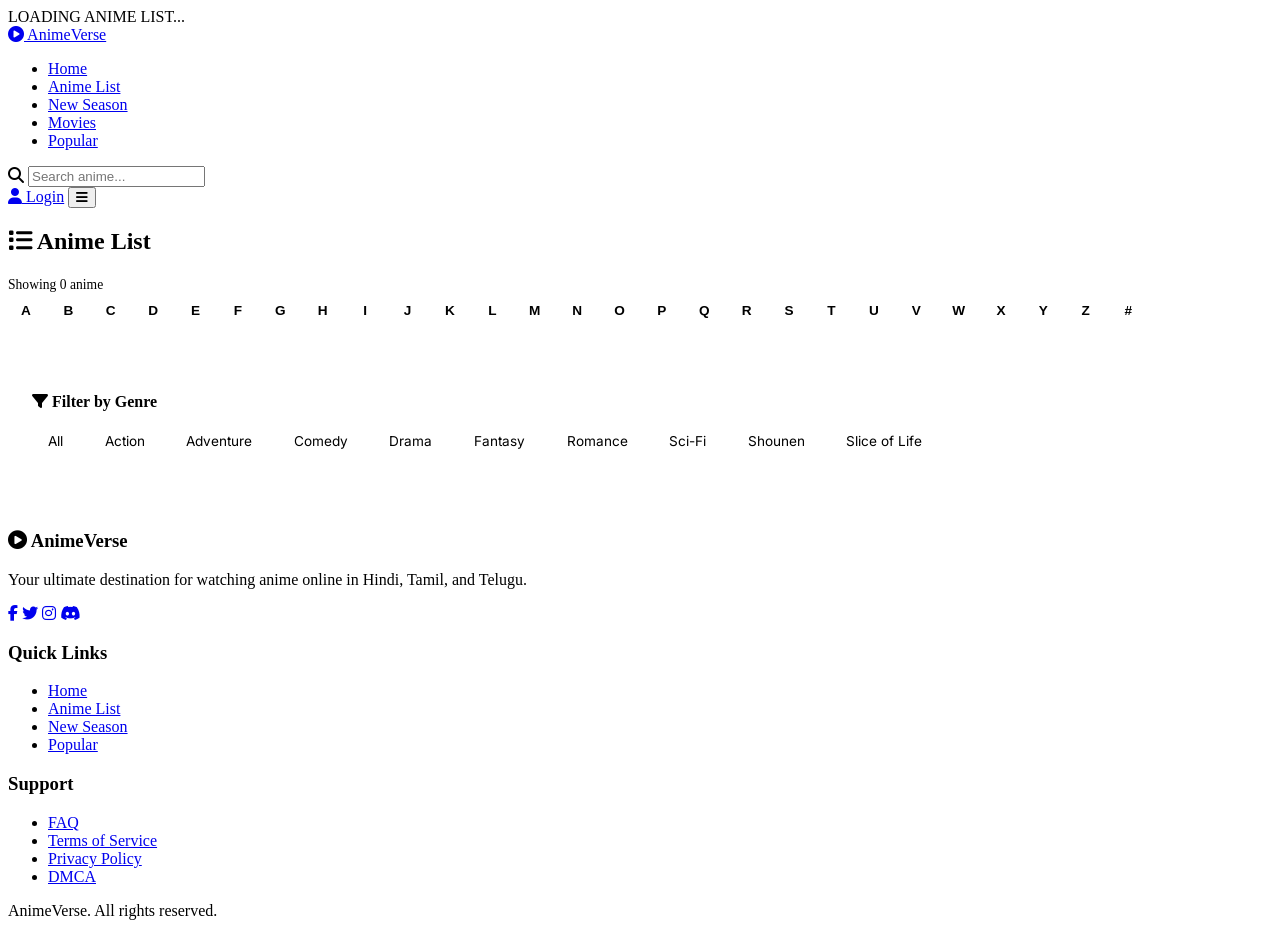
==== anime-list.html @ fbe74fef "Add files via upload" ====
<!DOCTYPE html>
<html lang="en">
<head>
    <meta charset="UTF-8">
    <meta name="viewport" content="width=device-width, initial-scale=1.0">
    <title>Anime List - AnimeVerse</title>
    <link href="https://fonts.googleapis.com/css2?family=Outfit:wght@300;400;500;600;700;800&family=Inter:wght@300;400;500;600&display=swap" rel="stylesheet">
    <link rel="stylesheet" href="https://cdnjs.cloudflare.com/ajax/libs/font-awesome/6.4.0/css/all.min.css">
    <link rel="stylesheet" href="../css/style.css">
    <style>
        .filter-section {
            background: var(--bg-card);
            border-radius: 16px;
            padding: 1.5rem;
            border: 1px solid var(--border);
            margin-bottom: 2rem;
        }

        .filter-section h3 {
            font-size: 1rem;
            margin-bottom: 1rem;
            color: var(--text-muted);
        }

        .filter-list {
            display: flex;
            flex-wrap: wrap;
            gap: 0.6rem;
        }

        .filter-btn {
            padding: 0.4rem 1rem;
            border-radius: 50px;
            background: var(--bg-hover);
            border: 1px solid var(--border);
            color: var(--text);
            cursor: pointer;
            font-size: 0.85rem;
            transition: all 0.3s;
            font-family: 'Inter', sans-serif;
        }

        .filter-btn:hover, .filter-btn.active {
            background: var(--primary);
            border-color: var(--primary);
        }

        .alphabet-filter {
            display: flex;
            flex-wrap: wrap;
            gap: 0.4rem;
            margin-bottom: 1.5rem;
        }

        .alphabet-btn {
            width: 36px;
            height: 36px;
            display: flex;
            align-items: center;
            justify-content: center;
            border-radius: 8px;
            background: var(--bg-hover);
            border: 1px solid var(--border);
            color: var(--text);
            cursor: pointer;
            font-size: 0.85rem;
            font-weight: 600;
            transition: all 0.3s;
        }

        .alphabet-btn:hover, .alphabet-btn.active {
            background: var(--primary);
            border-color: var(--primary);
        }

        .pagination {
            display: flex;
            justify-content: center;
            gap: 0.5rem;
            margin-top: 2rem;
        }

        .page-btn {
            width: 40px;
            height: 40px;
            display: flex;
            align-items: center;
            justify-content: center;
            border-radius: 10px;
            background: var(--bg-hover);
            border: 1px solid var(--border);
            color: var(--text);
            cursor: pointer;
            font-size: 0.85rem;
            font-weight: 600;
            transition: all 0.3s;
            text-decoration: none;
        }

        .page-btn:hover, .page-btn.active {
            background: var(--primary);
            border-color: var(--primary);
        }

        .page-btn i {
            font-size: 0.75rem;
        }
    </style>
</head>
<body>
    <!-- Page Loader -->
    <div class="page-loader" id="pageLoader">
        <div class="loader-ring"></div>
        <div class="loader-text">LOADING ANIME LIST...</div>
    </div>

    <!-- Header -->
    <header>
        <div class="header-container">
            <a href="../index.html" class="logo"><i class="fas fa-play-circle"></i> AnimeVerse</a>
            <nav>
                <ul>
                    <li><a href="../index.html">Home</a></li>
                    <li><a href="anime-list.html" class="active">Anime List</a></li>
                    <li><a href="new-season.html">New Season</a></li>
                    <li><a href="movies.html">Movies</a></li>
                    <li><a href="popular.html">Popular</a></li>
                </ul>
            </nav>
            <div class="header-actions">
                <div class="search-box">
                    <i class="fas fa-search"></i>
                    <input type="text" id="searchInput" placeholder="Search anime...">
                </div>
                <a href="#" class="btn btn-primary"><i class="fas fa-user"></i> Login</a>
                <button class="mobile-menu-btn"><i class="fas fa-bars"></i></button>
            </div>
        </div>
    </header>

    <!-- Main Content -->
    <main>
        <div class="section-header">
            <h2><i class="fas fa-list"></i> Anime List</h2>
            <span style="color: var(--text-muted); font-size: 0.85rem;">Showing <span id="showingCount">0</span> anime</span>
        </div>

        <!-- Alphabet Filter -->
        <div class="alphabet-filter" id="alphabetFilter"></div>

        <!-- Genre Filter -->
        <div class="filter-section">
            <h3><i class="fas fa-filter"></i> Filter by Genre</h3>
            <div class="filter-list">
                <button class="filter-btn active" onclick="filterByGenre(this, 'all')">All</button>
                <button class="filter-btn" onclick="filterByGenre(this, 'action')">Action</button>
                <button class="filter-btn" onclick="filterByGenre(this, 'adventure')">Adventure</button>
                <button class="filter-btn" onclick="filterByGenre(this, 'comedy')">Comedy</button>
                <button class="filter-btn" onclick="filterByGenre(this, 'drama')">Drama</button>
                <button class="filter-btn" onclick="filterByGenre(this, 'fantasy')">Fantasy</button>
                <button class="filter-btn" onclick="filterByGenre(this, 'romance')">Romance</button>
                <button class="filter-btn" onclick="filterByGenre(this, 'sci-fi')">Sci-Fi</button>
                <button class="filter-btn" onclick="filterByGenre(this, 'shounen')">Shounen</button>
                <button class="filter-btn" onclick="filterByGenre(this, 'slice-of-life')">Slice of Life</button>
            </div>
        </div>

        <!-- Anime Grid -->
        <div class="anime-grid" id="animeListGrid"></div>

        <!-- Pagination -->
        <div class="pagination" id="pagination"></div>
    </main>

    <!-- Footer -->
    <footer>
        <div class="footer-content">
            <div class="footer-section">
                <h3><i class="fas fa-play-circle" style="color:var(--primary);"></i> AnimeVerse</h3>
                <p>Your ultimate destination for watching anime online in Hindi, Tamil, and Telugu.</p>
                <div class="social-links">
                    <a href="#"><i class="fab fa-facebook-f"></i></a>
                    <a href="#"><i class="fab fa-twitter"></i></a>
                    <a href="#"><i class="fab fa-instagram"></i></a>
                    <a href="#"><i class="fab fa-discord"></i></a>
                </div>
            </div>
            <div class="footer-section">
                <h3>Quick Links</h3>
                <ul>
                    <li><a href="../index.html">Home</a></li>
                    <li><a href="anime-list.html">Anime List</a></li>
                    <li><a href="new-season.html">New Season</a></li>
                    <li><a href="popular.html">Popular</a></li>
                </ul>
            </div>
            <div class="footer-section">
                <h3>Support</h3>
                <ul>
                    <li><a href="#">FAQ</a></li>
                    <li><a href="#">Terms of Service</a></li>
                    <li><a href="#">Privacy Policy</a></li>
                    <li><a href="#">DMCA</a></li>
                </ul>
            </div>
        </div>
        <div class="footer-bottom">
            <p> AnimeVerse. All rights reserved.</p>
        </div>
    </footer>

    <script src="../js/main.js"></script>
    <script>
        // Generate alphabet buttons
        const alphabet = 'ABCDEFGHIJKLMNOPQRSTUVWXYZ#'.split('');
        const alphabetFilter = document.getElementById('alphabetFilter');
        alphabetFilter.innerHTML = alphabet.map(letter => 
            `<button class="alphabet-btn ${letter === 'A' ? 'active' : ''}" onclick="filterByLetter(this, '${letter}')">${letter}</button>`
        ).join('');

        // Combine all anime
        const allAnime = [...animeDB.latest, ...animeDB.popular, ...animeDB.newSeason];

        // Remove duplicates by ID
        const uniqueAnime = allAnime.filter((v, i, a) => a.findIndex(t => t.id === v.id) === i);

        let currentFilter = 'all';
        let currentLetter = 'A';
        let currentPage = 1;
        const itemsPerPage = 18;

        function renderAnimeList() {
            let filtered = uniqueAnime;

            // Filter by letter
            if (currentLetter !== '#') {
                filtered = filtered.filter(a => a.title.toUpperCase().startsWith(currentLetter));
            } else {
                filtered = filtered.filter(a => !/^[A-Z]/.test(a.title.toUpperCase()));
            }

            // Filter by search
            const searchTerm = document.getElementById('searchInput').value.toLowerCase();
            if (searchTerm) {
                filtered = filtered.filter(a => a.title.toLowerCase().includes(searchTerm));
            }

            document.getElementById('showingCount').textContent = filtered.length;

            // Pagination
            const totalPages = Math.ceil(filtered.length / itemsPerPage);
            const start = (currentPage - 1) * itemsPerPage;
            const paginated = filtered.slice(start, start + itemsPerPage);

            // Render
            const grid = document.getElementById('animeListGrid');
            grid.innerHTML = paginated.map(anime => `
                <a href="watch.html?id=${anime.id}" class="anime-card">
                    <div class="anime-image">
                        <img src="${anime.image}" alt="${anime.title}" loading="lazy" onload="this.classList.add('loaded')"
                             onerror="this.src='https://via.placeholder.com/300x450/1a1a2e/8b5cf6?text=${encodeURIComponent(anime.title.substring(0,15))}'">
                        <div class="img-placeholder"><i class="fas fa-image"></i></div>
                        <span class="anime-badge season">${anime.season}</span>
                        <span class="anime-badge ep-count">${anime.totalEps} EP</span>
                        <div class="play-overlay">
                            <div class="play-btn"><i class="fas fa-play"></i></div>
                        </div>
                    </div>
                    <div class="anime-info">
                        <h3>${anime.title}</h3>
                        <div class="anime-meta">
                            <span><i class="fas fa-tv"></i> ${anime.ep}</span>
                            <span><i class="fas fa-star"></i> HD</span>
                        </div>
                    </div>
                </a>
            `).join('');

            // Render pagination
            renderPagination(totalPages);
        }

        function renderPagination(totalPages) {
            if (totalPages <= 1) {
                document.getElementById('pagination').innerHTML = '';
                return;
            }

            let html = '';

            // Prev
            if (currentPage > 1) {
                html += `<button class="page-btn" onclick="goToPage(${currentPage - 1})"><i class="fas fa-chevron-left"></i></button>`;
            }

            // Pages
            for (let i = 1; i <= totalPages; i++) {
                if (i === 1 || i === totalPages || (i >= currentPage - 1 && i <= currentPage + 1)) {
                    html += `<button class="page-btn ${i === currentPage ? 'active' : ''}" onclick="goToPage(${i})">${i}</button>`;
                } else if (i === currentPage - 2 || i === currentPage + 2) {
                    html += `<span style="color: var(--text-muted); padding: 0.5rem;">...</span>`;
                }
            }

            // Next
            if (currentPage < totalPages) {
                html += `<button class="page-btn" onclick="goToPage(${currentPage + 1})"><i class="fas fa-chevron-right"></i></button>`;
            }

            document.getElementById('pagination').innerHTML = html;
        }

        function goToPage(page) {
            currentPage = page;
            renderAnimeList();
            window.scrollTo({ top: 0, behavior: 'smooth' });
        }

        function filterByLetter(btn, letter) {
            document.querySelectorAll('.alphabet-btn').forEach(b => b.classList.remove('active'));
            btn.classList.add('active');
            currentLetter = letter;
            currentPage = 1;
            renderAnimeList();
        }

        function filterByGenre(btn, genre) {
            document.querySelectorAll('.filter-btn').forEach(b => b.classList.remove('active'));
            btn.classList.add('active');
            currentFilter = genre;
            // In real implementation, filter by genre
            currentPage = 1;
            renderAnimeList();
        }

        // Search
        document.getElementById('searchInput').addEventListener('input', function() {
            currentPage = 1;
            renderAnimeList();
        });

        // Init
        renderAnimeList();
        initHeader();
        hideLoader();
    </script>
</body>
</html>
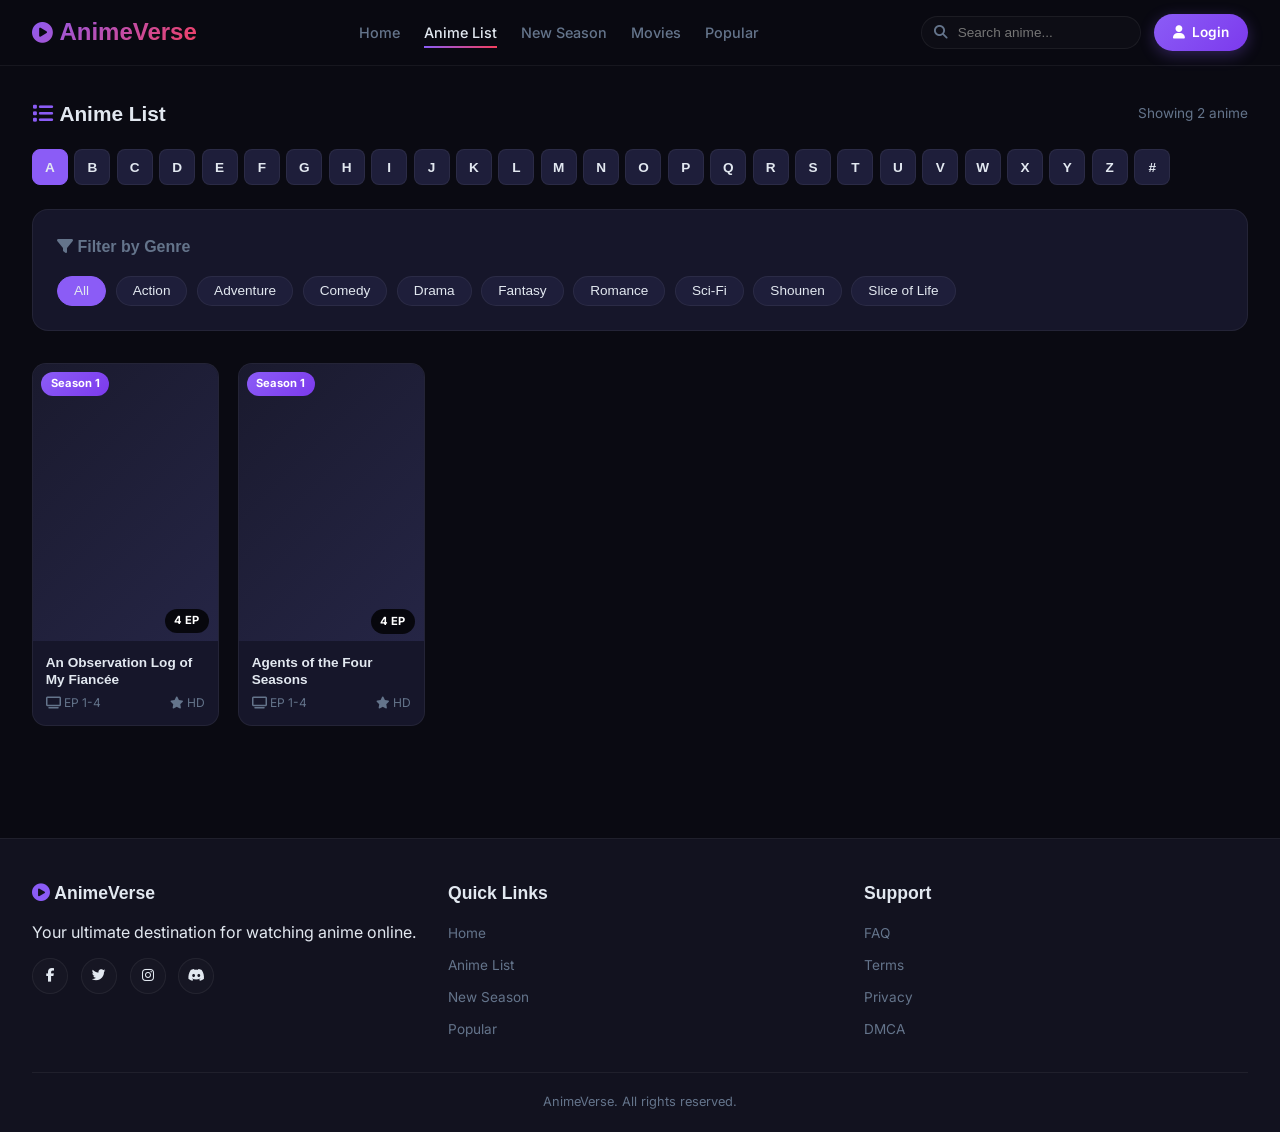
==== commit b8a1e390: "Add files via upload" ====
--- a/anime-list.html
+++ b/anime-list.html
@@ -6,121 +6,374 @@
     <title>Anime List - AnimeVerse</title>
     <link href="https://fonts.googleapis.com/css2?family=Outfit:wght@300;400;500;600;700;800&family=Inter:wght@300;400;500;600&display=swap" rel="stylesheet">
     <link rel="stylesheet" href="https://cdnjs.cloudflare.com/ajax/libs/font-awesome/6.4.0/css/all.min.css">
-    <link rel="stylesheet" href="../css/style.css">
     <style>
-        .filter-section {
-            background: var(--bg-card);
-            border-radius: 16px;
-            padding: 1.5rem;
-            border: 1px solid var(--border);
-            margin-bottom: 2rem;
-        }
-
-        .filter-section h3 {
-            font-size: 1rem;
-            margin-bottom: 1rem;
-            color: var(--text-muted);
-        }
-
-        .filter-list {
-            display: flex;
-            flex-wrap: wrap;
-            gap: 0.6rem;
-        }
-
-        .filter-btn {
-            padding: 0.4rem 1rem;
-            border-radius: 50px;
-            background: var(--bg-hover);
-            border: 1px solid var(--border);
-            color: var(--text);
-            cursor: pointer;
-            font-size: 0.85rem;
-            transition: all 0.3s;
-            font-family: 'Inter', sans-serif;
-        }
-
-        .filter-btn:hover, .filter-btn.active {
-            background: var(--primary);
-            border-color: var(--primary);
-        }
-
-        .alphabet-filter {
-            display: flex;
-            flex-wrap: wrap;
-            gap: 0.4rem;
-            margin-bottom: 1.5rem;
-        }
-
-        .alphabet-btn {
-            width: 36px;
-            height: 36px;
-            display: flex;
-            align-items: center;
-            justify-content: center;
-            border-radius: 8px;
-            background: var(--bg-hover);
-            border: 1px solid var(--border);
-            color: var(--text);
-            cursor: pointer;
-            font-size: 0.85rem;
-            font-weight: 600;
-            transition: all 0.3s;
-        }
-
-        .alphabet-btn:hover, .alphabet-btn.active {
-            background: var(--primary);
-            border-color: var(--primary);
-        }
-
-        .pagination {
-            display: flex;
-            justify-content: center;
-            gap: 0.5rem;
-            margin-top: 2rem;
-        }
-
-        .page-btn {
-            width: 40px;
-            height: 40px;
-            display: flex;
-            align-items: center;
-            justify-content: center;
-            border-radius: 10px;
-            background: var(--bg-hover);
-            border: 1px solid var(--border);
-            color: var(--text);
-            cursor: pointer;
-            font-size: 0.85rem;
-            font-weight: 600;
-            transition: all 0.3s;
-            text-decoration: none;
-        }
-
-        .page-btn:hover, .page-btn.active {
-            background: var(--primary);
-            border-color: var(--primary);
-        }
-
-        .page-btn i {
-            font-size: 0.75rem;
-        }
+    :root {
+        --primary: #8b5cf6;
+        --primary-dark: #7c3aed;
+        --accent: #f43f5e;
+        --bg: #0a0a12;
+        --bg-light: #12121f;
+        --bg-card: #16162a;
+        --bg-hover: #1e1e3a;
+        --text: #e2e8f0;
+        --text-muted: #64748b;
+        --border: rgba(255,255,255,0.06);
+        --glass: rgba(255,255,255,0.02);
+    }
+    * { margin: 0; padding: 0; box-sizing: border-box; }
+    body {
+        font-family: 'Inter', -apple-system, BlinkMacSystemFont, 'Segoe UI', sans-serif;
+        background: var(--bg);
+        color: var(--text);
+        overflow-x: hidden;
+        line-height: 1.6;
+    }
+    h1, h2, h3, h4, .logo { font-family: 'Outfit', -apple-system, sans-serif; }
+    ::-webkit-scrollbar { width: 6px; }
+    ::-webkit-scrollbar-track { background: var(--bg); }
+    ::-webkit-scrollbar-thumb { background: var(--primary); border-radius: 3px; }
+
+    .page-loader {
+        position: fixed; inset: 0; z-index: 99999;
+        background: var(--bg);
+        display: flex; flex-direction: column;
+        align-items: center; justify-content: center;
+        transition: opacity 0.5s, visibility 0.5s;
+    }
+    .page-loader.hidden { opacity: 0; visibility: hidden; }
+    .loader-ring {
+        width: 50px; height: 50px;
+        border: 3px solid var(--bg-hover);
+        border-top-color: var(--primary);
+        border-radius: 50%;
+        animation: spin 1s linear infinite;
+    }
+    .loader-text {
+        margin-top: 1rem; color: var(--text-muted);
+        font-size: 0.85rem; letter-spacing: 2px;
+    }
+    @keyframes spin { to { transform: rotate(360deg); } }
+
+    header {
+        position: fixed; top: 0; width: 100%; z-index: 1000;
+        background: rgba(10, 10, 18, 0.95);
+        backdrop-filter: blur(20px);
+        border-bottom: 1px solid var(--border);
+    }
+    .header-container {
+        max-width: 1400px; margin: 0 auto; padding: 0 2rem;
+        display: flex; align-items: center; justify-content: space-between;
+        height: 65px;
+    }
+    .logo {
+        font-size: 1.5rem; font-weight: 800;
+        background: linear-gradient(135deg, var(--primary), var(--accent));
+        -webkit-background-clip: text; -webkit-text-fill-color: transparent;
+        display: flex; align-items: center; gap: 0.4rem; cursor: pointer;
+        text-decoration: none;
+    }
+    .logo i { font-size: 1.3rem; }
+    nav ul { display: flex; list-style: none; gap: 1.5rem; }
+    nav a {
+        color: var(--text-muted); text-decoration: none;
+        font-weight: 500; font-size: 0.9rem; transition: all 0.3s;
+        position: relative; padding: 0.3rem 0;
+    }
+    nav a:hover, nav a.active { color: var(--text); }
+    nav a::after {
+        content: ''; position: absolute; bottom: -2px; left: 0;
+        width: 0; height: 2px;
+        background: linear-gradient(90deg, var(--primary), var(--accent));
+        transition: width 0.3s;
+    }
+    nav a:hover::after, nav a.active::after { width: 100%; }
+
+    .header-actions { display: flex; align-items: center; gap: 0.8rem; }
+    .search-box { position: relative; }
+    .search-box input {
+        background: var(--glass); border: 1px solid var(--border);
+        border-radius: 50px; padding: 0.5rem 1rem 0.5rem 2.2rem;
+        color: var(--text); width: 220px; outline: none;
+        transition: all 0.3s; font-size: 0.85rem;
+    }
+    .search-box input:focus {
+        border-color: var(--primary); width: 280px; background: var(--bg-card);
+    }
+    .search-box i { position: absolute; left: 0.8rem; top: 50%; transform: translateY(-50%); color: var(--text-muted); font-size: 0.85rem; }
+
+    .btn {
+        padding: 0.5rem 1.2rem; border-radius: 50px; border: none;
+        cursor: pointer; font-weight: 600; font-size: 0.85rem;
+        transition: all 0.3s;
+        text-decoration: none; display: inline-flex; align-items: center; gap: 0.4rem;
+    }
+    .btn-primary {
+        background: linear-gradient(135deg, var(--primary), var(--primary-dark));
+        color: white; box-shadow: 0 4px 15px rgba(139, 92, 246, 0.3);
+    }
+    .btn-primary:hover { transform: translateY(-2px); box-shadow: 0 6px 20px rgba(139, 92, 246, 0.4); }
+    .btn-outline { background: transparent; border: 1px solid var(--border); color: var(--text); }
+    .btn-outline:hover { border-color: var(--primary); color: var(--primary); }
+
+    .mobile-menu-btn {
+        display: none; background: none; border: none;
+        color: var(--text); font-size: 1.3rem; cursor: pointer;
+    }
+
+    main { margin-top: 65px; padding: 2rem; max-width: 1400px; margin-left: auto; margin-right: auto; }
+
+    .section-header {
+        display: flex; justify-content: space-between; align-items: center;
+        margin-bottom: 1.2rem;
+    }
+    .section-header h2 {
+        font-size: 1.3rem; font-weight: 700;
+        display: flex; align-items: center; gap: 0.4rem;
+    }
+    .section-header h2 i { color: var(--primary); }
+
+    .alphabet-filter {
+        display: flex;
+        flex-wrap: wrap;
+        gap: 0.4rem;
+        margin-bottom: 1.5rem;
+    }
+    .alphabet-btn {
+        width: 36px; height: 36px;
+        display: flex; align-items: center; justify-content: center;
+        border-radius: 8px;
+        background: var(--bg-hover);
+        border: 1px solid var(--border);
+        color: var(--text);
+        cursor: pointer;
+        font-size: 0.85rem;
+        font-weight: 600;
+        transition: all 0.3s;
+    }
+    .alphabet-btn:hover, .alphabet-btn.active {
+        background: var(--primary);
+        border-color: var(--primary);
+    }
+
+    .filter-section {
+        background: var(--bg-card);
+        border-radius: 16px;
+        padding: 1.5rem;
+        border: 1px solid var(--border);
+        margin-bottom: 2rem;
+    }
+    .filter-section h3 {
+        font-size: 1rem;
+        margin-bottom: 1rem;
+        color: var(--text-muted);
+    }
+    .filter-list {
+        display: flex;
+        flex-wrap: wrap;
+        gap: 0.6rem;
+    }
+    .filter-btn {
+        padding: 0.4rem 1rem;
+        border-radius: 50px;
+        background: var(--bg-hover);
+        border: 1px solid var(--border);
+        color: var(--text);
+        cursor: pointer;
+        font-size: 0.85rem;
+        transition: all 0.3s;
+    }
+    .filter-btn:hover, .filter-btn.active {
+        background: var(--primary);
+        border-color: var(--primary);
+    }
+
+    .anime-grid {
+        display: grid;
+        grid-template-columns: repeat(auto-fill, minmax(180px, 1fr));
+        gap: 1.2rem;
+    }
+    .anime-card {
+        position: relative;
+        border-radius: 14px;
+        overflow: hidden;
+        background: var(--bg-card);
+        border: 1px solid var(--border);
+        transition: all 0.4s;
+        cursor: pointer;
+        text-decoration: none;
+        display: block;
+    }
+    .anime-card:hover {
+        transform: translateY(-6px);
+        border-color: var(--primary);
+        box-shadow: 0 15px 30px rgba(0,0,0,0.3);
+    }
+    .anime-image {
+        position: relative;
+        aspect-ratio: 2/3;
+        overflow: hidden;
+        background: linear-gradient(135deg, #1a1a2e, #252545);
+    }
+    .anime-image img {
+        width: 100%;
+        height: 100%;
+        object-fit: cover;
+    }
+    .anime-badge {
+        position: absolute;
+        top: 8px;
+        left: 8px;
+        background: linear-gradient(135deg, var(--accent), #e11d48);
+        color: white;
+        padding: 0.2rem 0.6rem;
+        border-radius: 50px;
+        font-size: 0.7rem;
+        font-weight: 700;
+        z-index: 2;
+    }
+    .anime-badge.season {
+        background: linear-gradient(135deg, var(--primary), var(--primary-dark));
+    }
+    .anime-badge.ep-count {
+        top: auto; bottom: 8px; right: 8px; left: auto;
+        background: rgba(0,0,0,0.8); backdrop-filter: blur(4px);
+    }
+    .play-overlay {
+        position: absolute;
+        inset: 0;
+        background: rgba(0,0,0,0.5);
+        display: flex;
+        align-items: center;
+        justify-content: center;
+        opacity: 0;
+        transition: opacity 0.3s;
+    }
+    .anime-card:hover .play-overlay { opacity: 1; }
+    .play-btn {
+        width: 50px;
+        height: 50px;
+        background: rgba(255,255,255,0.15);
+        backdrop-filter: blur(10px);
+        border-radius: 50%;
+        display: flex;
+        align-items: center;
+        justify-content: center;
+        border: 2px solid rgba(255,255,255,0.2);
+    }
+    .play-btn i { color: white; font-size: 1.2rem; margin-left: 3px; }
+    .anime-info { padding: 0.8rem; }
+    .anime-info h3 {
+        font-size: 0.85rem;
+        font-weight: 600;
+        margin-bottom: 0.25rem;
+        line-height: 1.3;
+        color: var(--text);
+        display: -webkit-box;
+        -webkit-line-clamp: 2;
+        -webkit-box-orient: vertical;
+        overflow: hidden;
+    }
+    .anime-meta {
+        display: flex;
+        justify-content: space-between;
+        color: var(--text-muted);
+        font-size: 0.75rem;
+    }
+
+    .pagination {
+        display: flex;
+        justify-content: center;
+        gap: 0.5rem;
+        margin-top: 2rem;
+    }
+    .page-btn {
+        width: 40px;
+        height: 40px;
+        display: flex;
+        align-items: center;
+        justify-content: center;
+        border-radius: 10px;
+        background: var(--bg-hover);
+        border: 1px solid var(--border);
+        color: var(--text);
+        cursor: pointer;
+        font-size: 0.85rem;
+        font-weight: 600;
+        transition: all 0.3s;
+        text-decoration: none;
+    }
+    .page-btn:hover, .page-btn.active {
+        background: var(--primary);
+        border-color: var(--primary);
+    }
+
+    footer {
+        background: var(--bg-light);
+        border-top: 1px solid var(--border);
+        padding: 2.5rem 2rem 1.2rem;
+        margin-top: 3rem;
+    }
+    .footer-content {
+        max-width: 1400px;
+        margin: 0 auto;
+        display: grid;
+        grid-template-columns: repeat(auto-fit, minmax(200px, 1fr));
+        gap: 2rem;
+        margin-bottom: 1.5rem;
+    }
+    .footer-section h3 { font-size: 1.1rem; margin-bottom: 0.8rem; }
+    .footer-section ul { list-style: none; }
+    .footer-section ul li { margin-bottom: 0.4rem; }
+    .footer-section a {
+        color: var(--text-muted);
+        text-decoration: none;
+        font-size: 0.85rem;
+    }
+    .footer-section a:hover { color: var(--primary); }
+    .social-links { display: flex; gap: 0.8rem; margin-top: 0.8rem; }
+    .social-links a {
+        width: 36px;
+        height: 36px;
+        border-radius: 50%;
+        background: var(--glass);
+        border: 1px solid var(--border);
+        display: flex;
+        align-items: center;
+        justify-content: center;
+        color: var(--text);
+        text-decoration: none;
+    }
+    .footer-bottom {
+        max-width: 1400px;
+        margin: 0 auto;
+        padding-top: 1.2rem;
+        border-top: 1px solid var(--border);
+        text-align: center;
+        color: var(--text-muted);
+        font-size: 0.8rem;
+    }
+
+    @media (max-width: 768px) {
+        .header-container { padding: 0 1rem; height: 60px; }
+        nav { display: none; }
+        .mobile-menu-btn { display: block; }
+        main { padding: 1rem; margin-top: 60px; }
+        .anime-grid { grid-template-columns: repeat(auto-fill, minmax(140px, 1fr)); }
+    }
     </style>
 </head>
 <body>
-    <!-- Page Loader -->
     <div class="page-loader" id="pageLoader">
         <div class="loader-ring"></div>
         <div class="loader-text">LOADING ANIME LIST...</div>
     </div>
 
-    <!-- Header -->
     <header>
         <div class="header-container">
-            <a href="../index.html" class="logo"><i class="fas fa-play-circle"></i> AnimeVerse</a>
+            <a href="index.html" class="logo"><i class="fas fa-play-circle"></i> AnimeVerse</a>
             <nav>
                 <ul>
-                    <li><a href="../index.html">Home</a></li>
+                    <li><a href="index.html">Home</a></li>
                     <li><a href="anime-list.html" class="active">Anime List</a></li>
                     <li><a href="new-season.html">New Season</a></li>
                     <li><a href="movies.html">Movies</a></li>
@@ -138,17 +391,14 @@
         </div>
     </header>
 
-    <!-- Main Content -->
     <main>
         <div class="section-header">
             <h2><i class="fas fa-list"></i> Anime List</h2>
             <span style="color: var(--text-muted); font-size: 0.85rem;">Showing <span id="showingCount">0</span> anime</span>
         </div>
 
-        <!-- Alphabet Filter -->
         <div class="alphabet-filter" id="alphabetFilter"></div>
 
-        <!-- Genre Filter -->
         <div class="filter-section">
             <h3><i class="fas fa-filter"></i> Filter by Genre</h3>
             <div class="filter-list">
@@ -165,19 +415,16 @@
             </div>
         </div>
 
-        <!-- Anime Grid -->
         <div class="anime-grid" id="animeListGrid"></div>
 
-        <!-- Pagination -->
         <div class="pagination" id="pagination"></div>
     </main>
 
-    <!-- Footer -->
     <footer>
         <div class="footer-content">
             <div class="footer-section">
                 <h3><i class="fas fa-play-circle" style="color:var(--primary);"></i> AnimeVerse</h3>
-                <p>Your ultimate destination for watching anime online in Hindi, Tamil, and Telugu.</p>
+                <p>Your ultimate destination for watching anime online.</p>
                 <div class="social-links">
                     <a href="#"><i class="fab fa-facebook-f"></i></a>
                     <a href="#"><i class="fab fa-twitter"></i></a>
@@ -188,7 +435,7 @@
             <div class="footer-section">
                 <h3>Quick Links</h3>
                 <ul>
-                    <li><a href="../index.html">Home</a></li>
+                    <li><a href="index.html">Home</a></li>
                     <li><a href="anime-list.html">Anime List</a></li>
                     <li><a href="new-season.html">New Season</a></li>
                     <li><a href="popular.html">Popular</a></li>
@@ -198,8 +445,8 @@
                 <h3>Support</h3>
                 <ul>
                     <li><a href="#">FAQ</a></li>
-                    <li><a href="#">Terms of Service</a></li>
-                    <li><a href="#">Privacy Policy</a></li>
+                    <li><a href="#">Terms</a></li>
+                    <li><a href="#">Privacy</a></li>
                     <li><a href="#">DMCA</a></li>
                 </ul>
             </div>
@@ -209,140 +456,151 @@
         </div>
     </footer>
 
-    <script src="../js/main.js"></script>
     <script>
-        // Generate alphabet buttons
-        const alphabet = 'ABCDEFGHIJKLMNOPQRSTUVWXYZ#'.split('');
-        const alphabetFilter = document.getElementById('alphabetFilter');
-        alphabetFilter.innerHTML = alphabet.map(letter => 
-            `<button class="alphabet-btn ${letter === 'A' ? 'active' : ''}" onclick="filterByLetter(this, '${letter}')">${letter}</button>`
-        ).join('');
-
-        // Combine all anime
-        const allAnime = [...animeDB.latest, ...animeDB.popular, ...animeDB.newSeason];
-
-        // Remove duplicates by ID
-        const uniqueAnime = allAnime.filter((v, i, a) => a.findIndex(t => t.id === v.id) === i);
-
-        let currentFilter = 'all';
-        let currentLetter = 'A';
-        let currentPage = 1;
-        const itemsPerPage = 18;
-
-        function renderAnimeList() {
-            let filtered = uniqueAnime;
-
-            // Filter by letter
-            if (currentLetter !== '#') {
-                filtered = filtered.filter(a => a.title.toUpperCase().startsWith(currentLetter));
-            } else {
-                filtered = filtered.filter(a => !/^[A-Z]/.test(a.title.toUpperCase()));
+    const animeDB = {
+        latest: [
+            { id: 1, title: "The Angel Next Door Spoils Me Rotten", season: "Season 2", ep: "EP 1-4", totalEps: 4, image: "https://cdn.myanimelist.net/images/anime/1240/134653.jpg", desc: "Amane lives alone in an apartment, and the most beautiful girl in school, Mahiru, lives just beyond the wall." },
+            { id: 2, title: "The Warrior Princess and the Barbaric King", season: "Season 1", ep: "EP 1-3", totalEps: 3, image: "https://cdn.myanimelist.net/images/anime/1763/139803.jpg", desc: "A warrior princess must marry the barbaric king to save her kingdom." },
+            { id: 3, title: "Snowball Earth", season: "Season 1", ep: "EP 1-4", totalEps: 4, image: "https://cdn.myanimelist.net/images/anime/1763/139803.jpg", desc: "In a frozen world, humanity fights for survival against the elements." },
+            { id: 4, title: "Dr. Stone", season: "Season 4", ep: "EP 25-31", totalEps: 7, image: "https://cdn.myanimelist.net/images/anime/1613/102576.jpg", desc: "Senku and his friends continue their journey to rebuild civilization." },
+            { id: 5, title: "An Observation Log of My Fiancée", season: "Season 1", ep: "EP 1-4", totalEps: 4, image: "https://cdn.myanimelist.net/images/anime/1240/134653.jpg", desc: "A man observes his mysterious fiancée who may not be entirely human." },
+            { id: 6, title: "The Beginning After the End", season: "Season 2", ep: "EP 1-4", totalEps: 4, image: "https://cdn.myanimelist.net/images/anime/1613/102576.jpg", desc: "King Grey is reincarnated into a world of magic and monsters." },
+            { id: 7, title: "Marriage Toxin", season: "Season 1", ep: "EP 1-3", totalEps: 3, image: "https://cdn.myanimelist.net/images/anime/1763/139803.jpg", desc: "A hitman must get married to save his life, but love complicates things." },
+            { id: 8, title: "Reborn as a Vending Machine", season: "Season 3", ep: "EP 1-4", totalEps: 4, image: "https://cdn.myanimelist.net/images/anime/1240/134653.jpg", desc: "A man dies and is reincarnated as a vending machine in another world." },
+            { id: 9, title: "Eren the Southpaw", season: "Season 1", ep: "EP 1-3", totalEps: 3, image: "https://cdn.myanimelist.net/images/anime/13/17405.jpg", desc: "A left-handed warrior rises through the ranks in a medieval world." },
+            { id: 10, title: "Easygoing Territory Defense", season: "Season 1", ep: "EP 6-11", totalEps: 6, image: "https://cdn.myanimelist.net/images/anime/6/20936.jpg", desc: "A lazy lord defends his territory with unconventional strategies." },
+            { id: 11, title: "Release that Witch", season: "Season 1", ep: "EP 3-8", totalEps: 6, image: "https://cdn.myanimelist.net/images/anime/1613/102576.jpg", desc: "A prince uses science and magic to revolutionize his kingdom." },
+            { id: 12, title: "Agents of the Four Seasons", season: "Season 1", ep: "EP 1-4", totalEps: 4, image: "https://cdn.myanimelist.net/images/anime/1240/134653.jpg", desc: "Four agents control the seasons to maintain world balance." }
+        ],
+        popular: [
+            { id: 101, title: "Jujutsu Kaisen", season: "Season 3", ep: "EP 10-12", totalEps: 3, image: "https://cdn.myanimelist.net/images/anime/1171/109222.jpg", desc: "Yuji Itadori joins a secret organization to fight cursed spirits." },
+            { id: 102, title: "Frieren: Beyond Journey's End", season: "Season 2", ep: "EP 8-10", totalEps: 3, image: "https://cdn.myanimelist.net/images/anime/1015/138006.jpg", desc: "An elf mage reflects on her journey after defeating the Demon King." },
+            { id: 103, title: "Liar Game", season: "Season 1", ep: "EP 1-3", totalEps: 3, image: "https://cdn.myanimelist.net/images/anime/13/17405.jpg", desc: "Players compete in psychological games of deception and trust." },
+            { id: 104, title: "Wistoria: Wand & Sword", season: "Season 2", ep: "EP 1-2", totalEps: 2, image: "https://cdn.myanimelist.net/images/anime/1763/139803.jpg", desc: "A boy with no magic fights with a sword in a magic academy." },
+            { id: 105, title: "Daemons of the Shadow Realm", season: "Season 1", ep: "EP 1-4", totalEps: 4, image: "https://cdn.myanimelist.net/images/anime/1171/109222.jpg", desc: "Shadow creatures threaten humanity and only daemons can stop them." },
+            { id: 106, title: "Cute Girl in Hero's Party", season: "Season 1", ep: "EP 1-3", totalEps: 3, image: "https://cdn.myanimelist.net/images/anime/1015/138006.jpg", desc: "A cute girl joins the hero's party with surprising abilities." }
+        ],
+        newSeason: [
+            { id: 201, title: "The Angel Next Door Spoils Me Rotten", season: "Season 2", ep: "EP 1-4", totalEps: 4, image: "https://cdn.myanimelist.net/images/anime/1240/134653.jpg", desc: "Season 2 of the heartwarming romance continues." },
+            { id: 202, title: "The Beginning After the End", season: "Season 2", ep: "EP 1-4", totalEps: 4, image: "https://cdn.myanimelist.net/images/anime/1613/102576.jpg", desc: "Arthur's journey continues in the magical world." },
+            { id: 203, title: "Frieren: Beyond Journey's End", season: "Season 2", ep: "EP 8-10", totalEps: 3, image: "https://cdn.myanimelist.net/images/anime/1015/138006.jpg", desc: "Frieren continues her emotional journey through time." },
+            { id: 204, title: "Wistoria: Wand & Sword", season: "Season 2", ep: "EP 1-2", totalEps: 2, image: "https://cdn.myanimelist.net/images/anime/1763/139803.jpg", desc: "Will's second year at the magic academy begins." },
+            { id: 205, title: "Dr. Stone", season: "Season 4", ep: "EP 25-31", totalEps: 7, image: "https://cdn.myanimelist.net/images/anime/1613/102576.jpg", desc: "The science kingdom faces its greatest challenge yet." },
+            { id: 206, title: "Jujutsu Kaisen", season: "Season 3", ep: "EP 10-12", totalEps: 3, image: "https://cdn.myanimelist.net/images/anime/1171/109222.jpg", desc: "The culling game reaches its climax." }
+        ]
+    };
+
+    const alphabet = 'ABCDEFGHIJKLMNOPQRSTUVWXYZ#'.split('');
+    const alphabetFilter = document.getElementById('alphabetFilter');
+    alphabetFilter.innerHTML = alphabet.map(letter => 
+        `<button class="alphabet-btn ${letter === 'A' ? 'active' : ''}" onclick="filterByLetter(this, '${letter}')">${letter}</button>`
+    ).join('');
+
+    const allAnime = [...animeDB.latest, ...animeDB.popular, ...animeDB.newSeason];
+    const uniqueAnime = allAnime.filter((v, i, a) => a.findIndex(t => t.id === v.id) === i);
+
+    let currentLetter = 'A';
+    let currentPage = 1;
+    const itemsPerPage = 18;
+
+    function renderAnimeList() {
+        let filtered = uniqueAnime;
+
+        if (currentLetter !== '#') {
+            filtered = filtered.filter(a => a.title.toUpperCase().startsWith(currentLetter));
+        } else {
+            filtered = filtered.filter(a => !/^[A-Z]/.test(a.title.toUpperCase()));
+        }
+
+        const searchTerm = document.getElementById('searchInput').value.toLowerCase();
+        if (searchTerm) {
+            filtered = filtered.filter(a => a.title.toLowerCase().includes(searchTerm));
+        }
+
+        document.getElementById('showingCount').textContent = filtered.length;
+
+        const totalPages = Math.ceil(filtered.length / itemsPerPage);
+        const start = (currentPage - 1) * itemsPerPage;
+        const paginated = filtered.slice(start, start + itemsPerPage);
+
+        const grid = document.getElementById('animeListGrid');
+        grid.innerHTML = paginated.map(anime => `
+            <a href="watch.html?id=${anime.id}" class="anime-card">
+                <div class="anime-image">
+                    <img src="${anime.image}" alt="${anime.title}" loading="lazy"
+                         onerror="this.src='https://via.placeholder.com/300x450/1a1a2e/8b5cf6?text=${encodeURIComponent(anime.title.substring(0,15))}'">
+                    <span class="anime-badge season">${anime.season}</span>
+                    <span class="anime-badge ep-count">${anime.totalEps} EP</span>
+                    <div class="play-overlay">
+                        <div class="play-btn"><i class="fas fa-play"></i></div>
+                    </div>
+                </div>
+                <div class="anime-info">
+                    <h3>${anime.title}</h3>
+                    <div class="anime-meta">
+                        <span><i class="fas fa-tv"></i> ${anime.ep}</span>
+                        <span><i class="fas fa-star"></i> HD</span>
+                    </div>
+                </div>
+            </a>
+        `).join('');
+
+        renderPagination(totalPages);
+    }
+
+    function renderPagination(totalPages) {
+        if (totalPages <= 1) {
+            document.getElementById('pagination').innerHTML = '';
+            return;
+        }
+        let html = '';
+        if (currentPage > 1) {
+            html += `<button class="page-btn" onclick="goToPage(${currentPage - 1})"><i class="fas fa-chevron-left"></i></button>`;
+        }
+        for (let i = 1; i <= totalPages; i++) {
+            if (i === 1 || i === totalPages || (i >= currentPage - 1 && i <= currentPage + 1)) {
+                html += `<button class="page-btn ${i === currentPage ? 'active' : ''}" onclick="goToPage(${i})">${i}</button>`;
+            } else if (i === currentPage - 2 || i === currentPage + 2) {
+                html += `<span style="color: var(--text-muted); padding: 0.5rem;">...</span>`;
             }
-
-            // Filter by search
-            const searchTerm = document.getElementById('searchInput').value.toLowerCase();
-            if (searchTerm) {
-                filtered = filtered.filter(a => a.title.toLowerCase().includes(searchTerm));
-            }
-
-            document.getElementById('showingCount').textContent = filtered.length;
-
-            // Pagination
-            const totalPages = Math.ceil(filtered.length / itemsPerPage);
-            const start = (currentPage - 1) * itemsPerPage;
-            const paginated = filtered.slice(start, start + itemsPerPage);
-
-            // Render
-            const grid = document.getElementById('animeListGrid');
-            grid.innerHTML = paginated.map(anime => `
-                <a href="watch.html?id=${anime.id}" class="anime-card">
-                    <div class="anime-image">
-                        <img src="${anime.image}" alt="${anime.title}" loading="lazy" onload="this.classList.add('loaded')"
-                             onerror="this.src='https://via.placeholder.com/300x450/1a1a2e/8b5cf6?text=${encodeURIComponent(anime.title.substring(0,15))}'">
-                        <div class="img-placeholder"><i class="fas fa-image"></i></div>
-                        <span class="anime-badge season">${anime.season}</span>
-                        <span class="anime-badge ep-count">${anime.totalEps} EP</span>
-                        <div class="play-overlay">
-                            <div class="play-btn"><i class="fas fa-play"></i></div>
-                        </div>
-                    </div>
-                    <div class="anime-info">
-                        <h3>${anime.title}</h3>
-                        <div class="anime-meta">
-                            <span><i class="fas fa-tv"></i> ${anime.ep}</span>
-                            <span><i class="fas fa-star"></i> HD</span>
-                        </div>
-                    </div>
-                </a>
-            `).join('');
-
-            // Render pagination
-            renderPagination(totalPages);
         }
-
-        function renderPagination(totalPages) {
-            if (totalPages <= 1) {
-                document.getElementById('pagination').innerHTML = '';
-                return;
-            }
-
-            let html = '';
-
-            // Prev
-            if (currentPage > 1) {
-                html += `<button class="page-btn" onclick="goToPage(${currentPage - 1})"><i class="fas fa-chevron-left"></i></button>`;
-            }
-
-            // Pages
-            for (let i = 1; i <= totalPages; i++) {
-                if (i === 1 || i === totalPages || (i >= currentPage - 1 && i <= currentPage + 1)) {
-                    html += `<button class="page-btn ${i === currentPage ? 'active' : ''}" onclick="goToPage(${i})">${i}</button>`;
-                } else if (i === currentPage - 2 || i === currentPage + 2) {
-                    html += `<span style="color: var(--text-muted); padding: 0.5rem;">...</span>`;
-                }
-            }
-
-            // Next
-            if (currentPage < totalPages) {
-                html += `<button class="page-btn" onclick="goToPage(${currentPage + 1})"><i class="fas fa-chevron-right"></i></button>`;
-            }
-
-            document.getElementById('pagination').innerHTML = html;
+        if (currentPage < totalPages) {
+            html += `<button class="page-btn" onclick="goToPage(${currentPage + 1})"><i class="fas fa-chevron-right"></i></button>`;
         }
-
-        function goToPage(page) {
-            currentPage = page;
-            renderAnimeList();
-            window.scrollTo({ top: 0, behavior: 'smooth' });
-        }
-
-        function filterByLetter(btn, letter) {
-            document.querySelectorAll('.alphabet-btn').forEach(b => b.classList.remove('active'));
-            btn.classList.add('active');
-            currentLetter = letter;
-            currentPage = 1;
-            renderAnimeList();
-        }
-
-        function filterByGenre(btn, genre) {
-            document.querySelectorAll('.filter-btn').forEach(b => b.classList.remove('active'));
-            btn.classList.add('active');
-            currentFilter = genre;
-            // In real implementation, filter by genre
-            currentPage = 1;
-            renderAnimeList();
-        }
-
-        // Search
-        document.getElementById('searchInput').addEventListener('input', function() {
-            currentPage = 1;
-            renderAnimeList();
-        });
-
-        // Init
+        document.getElementById('pagination').innerHTML = html;
+    }
+
+    function goToPage(page) {
+        currentPage = page;
         renderAnimeList();
-        initHeader();
-        hideLoader();
+        window.scrollTo({ top: 0, behavior: 'smooth' });
+    }
+
+    function filterByLetter(btn, letter) {
+        document.querySelectorAll('.alphabet-btn').forEach(b => b.classList.remove('active'));
+        btn.classList.add('active');
+        currentLetter = letter;
+        currentPage = 1;
+        renderAnimeList();
+    }
+
+    function filterByGenre(btn, genre) {
+        document.querySelectorAll('.filter-btn').forEach(b => b.classList.remove('active'));
+        btn.classList.add('active');
+        currentPage = 1;
+        renderAnimeList();
+    }
+
+    document.getElementById('searchInput').addEventListener('input', function() {
+        currentPage = 1;
+        renderAnimeList();
+    });
+
+    renderAnimeList();
+
+    setTimeout(() => {
+        document.getElementById('pageLoader').classList.add('hidden');
+    }, 500);
     </script>
 </body>
 </html>
